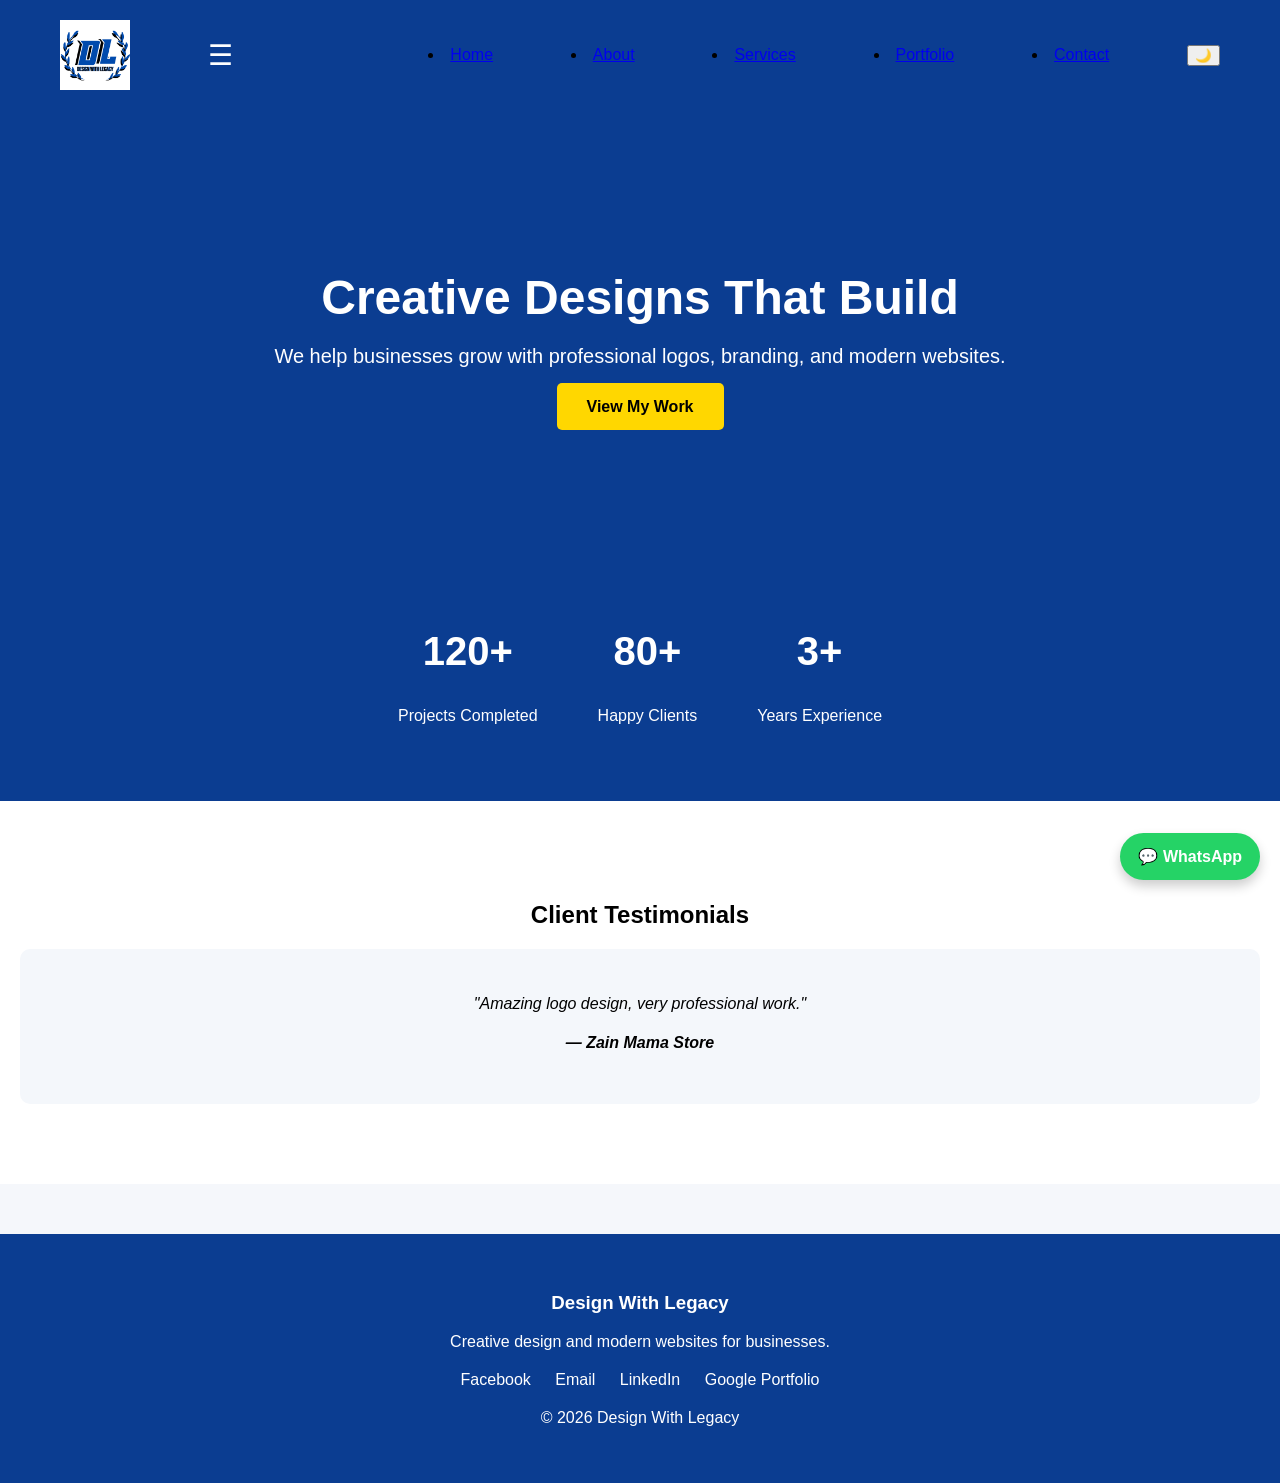
==== index.html @ 65945efa "Add files via upload" ====
<!DOCTYPE html>
<html lang="en">

<head>
<meta charset="UTF-8">
<meta name="viewport" content="width=device-width, initial-scale=1.0">

<title>Design With Legacy</title>

<link rel="stylesheet" href="style.css">

</head>
<body>

<nav class="navbar">

<div class="logo">
<img src="logo.png" alt="Design With Legacy">
</div>

<div class="menu-toggle" id="menu-toggle">☰</div>
<ul class="nav-links" id="nav-links"></ul>

<li><a href="index.html">Home</a></li>
<li><a href="about.html">About</a></li>
<li><a href="services.html">Services</a></li>
<li><a href="portfolio.html">Portfolio</a></li>
<li><a href="contact.html">Contact</a></li>
</ul>

<button id="dark-mode">🌙</button>

</nav>

<section class="hero">

<h1 class="typing"></h1>

<p>
We help businesses grow with professional logos, branding,
and modern websites.
</p>

<a href="portfolio.html" class="btn">View My Work</a>

</section>

<section class="stats">

<div class="stat">
<h2>120+</h2>
<p>Projects Completed</p>
</div>

<div class="stat">
<h2>80+</h2>
<p>Happy Clients</p>
</div>

<div class="stat">
<h2>3+</h2>
<p>Years Experience</p>
</div>

</section>

<section class="testimonials">

<h2>Client Testimonials</h2>

<div class="testimonial-slider">

<div class="testimonial active">
<p>"Amazing logo design, very professional work."</p>
<h4>— Zain Mama Store</h4>
</div>

<div class="testimonial">
<p>"My business flyer came out perfect."</p>
<h4>— Orient Livestock Feed</h4>
</div>

<div class="testimonial">
<p>"Highly recommend for branding and design."</p>
<h4>— Blessed Kosisochukwu Global</h4>
</div>

</div>

</section>
<footer class="footer">

<h3>Design With Legacy</h3>

<p>Creative design and modern websites for businesses.</p>


<div class="social">

<a href="https://www.facebook.com/share/1CJMcrrFVy/">Facebook</a>

<a href="mailto:ibechineduthankgod@gmail.com">Email</a>

<a href="https://www.linkedin.com/in/reg-telecommunications-2045ba3b6">LinkedIn</a>

<a href="https://drive.google.com/drive/folders/1vAjPKDFrX7YsWyB9tkx1t1JIgg0P2F__?usp=drive_link">Google Portfolio</a>

</div>

<p>© 2026 Design With Legacy</p>

</footer>
<a href="https://wa.me/2348103658301" class="whatsapp" target="_blank">
💬 WhatsApp
</a>
<script src="script.js"></script>
</body>
</html>
---- style.css ----
body{
margin:0;
font-family:Arial, Helvetica, sans-serif;
background:#f5f7fb;
}

.navbar{
display:flex;
justify-content:space-between;
align-items:center;
padding:20px 60px;
background:#0b3d91;
}

.logo img{
height:50px;
}
.nav-links{
list-style:none;
display:flex;
gap:30px;
align-items:center;
}

.nav-links a{
text-decoration:none;
color:white;
font-weight:bold;
}

.nav-links a:hover{
color:#ffd700;
}

.hero{
text-align:center;
padding:120px 20px;
background:#0b3d91;
color:white;
}

.hero h1{
font-size:48px;
margin-bottom:20px;
}

.hero p{
font-size:20px;
margin-bottom:30px;
}

.btn{
background:#ffd700;
padding:15px 30px;
text-decoration:none;
color:black;
font-weight:bold;
border-radius:5px;
}

.btn:hover{
background:white;
}
.services{
padding:80px 20px;
text-align:center;
background:#0b3d91;
color:white;
}

.services-container{
display:grid;
grid-template-columns:repeat(auto-fit,minmax(250px,1fr));
gap:25px;
max-width:1100px;
margin:auto;
}

.service-card{
background:white;
color:black;
padding:30px;
border-radius:8px;
transition:0.3s;
}

.service-card:hover{
transform:translateY(-10px);
box-shadow:0 15px 30px rgba(0,0,0,0.2);
}
.portfolio-container{
display:grid;
grid-template-columns:repeat(auto-fit,minmax(230px,1fr));
gap:25px;
max-width:1100px;
margin:auto;
padding:40px 20px;
}

.portfolio-item{
position:relative;
width:100%;
aspect-ratio:1/1;
overflow:hidden;
border-radius:10px;
background:#eee;
}

.portfolio-item img{
width:100%;
height:100%;
object-fit:cover;
border-radius:10px;
transition:0.3s;
}

.portfolio-item:hover img{
transform:scale(1.08);
}
.testimonials{
padding:80px 20px;
text-align:center;
background:white;
}

.testimonial-container{
display:grid;
grid-template-columns:repeat(auto-fit,minmax(250px,1fr));
gap:30px;
max-width:1000px;
margin:auto;
}

.testimonial{
background:#f4f7fb;
padding:30px;
border-radius:10px;
font-style:italic;
}
.about{
padding:80px;
max-width:900px;
margin:auto;
text-align:center;
}

.contact{
padding:80px;
text-align:center;
}

.contact form{
max-width:500px;
margin:auto;
display:flex;
flex-direction:column;
gap:15px;
}

.contact input,
.contact textarea{
padding:12px;
border:1px solid #ccc;
border-radius:5px;
}

.contact button{
padding:12px;
background:#0b3d91;
color:white;
border:none;
cursor:pointer;
}

.contact button:hover{
background:#082c6a;
}

.portfolio-item:hover .overlay{
opacity:1;
}
.about-container{
display:grid;
grid-template-columns:1fr 1fr;
gap:40px;
align-items:center;
max-width:1100px;
margin:auto;
padding:80px 20px;
}
.about-text{
text-align:center;
}
.about-text h1{
font-size:36px;
margin-bottom:20px;
}

.about-text p{
line-height:1.6;
margin-bottom:20px;
}

.about-image img{
width:100%;
border-radius:10px;
}
.popup{
display:none;
position:fixed;
top:0;
left:0;
width:100%;
height:100%;
background:rgba(0,0,0,0.8);
align-items:center;
justify-content:center;
z-index:1000;
}

.popup img{
max-width:80%;
max-height:80%;
}

#close{
position:absolute;
top:20px;
right:40px;
font-size:40px;
color:white;
cursor:pointer;
}
.reveal{
opacity:1;
transform:translateY(0);
transition:all 0.6s ease;
}

.reveal.active{
opacity:1;
transform:translateY(0);
}
.whatsapp{
position:fixed;
bottom:20px;
right:20px;
background:#25D366;
color:white;
padding:14px 18px;
border-radius:30px;
text-decoration:none;
font-weight:bold;
display:flex;
align-items:center;
gap:8px;
box-shadow:0 6px 12px rgba(0,0,0,0.2);
}
.whatsapp:hover{
background:#1ebe5d;
}
.menu-toggle{
display:none;
font-size:28px;
color:white;
cursor:pointer;
}

.menu-toggle{
display:block;
}

.dark-mode{
background:#121212;
color:white;
}

.dark-mode .service-card{
background:#1e1e1e;
color:white;
}

.dark-mode .navbar{
background:#000;
}

.dark-mode .footer{
background:#000;
}
.page-header{
background:#0b3d91;
color:white;
padding:80px 20px;
text-align:center;
}
.stats{
background:#0b3d91;
color:white;
display:flex;
justify-content:center;
gap:60px;
padding:60px 20px;
text-align:center;
}

.stat h2{
font-size:40px;
}

.footer{
background:#0b3d91;
color:white;
text-align:center;
padding:40px 20px;
margin-top:50px;
}
.navbar{
display:flex;
justify-content:space-between;
align-items:center;
padding:20px 60px;
background:#0b3d91;
}

.social{
margin:20px 0;
}

.social a{
color:white;
margin:0 10px;
text-decoration:none;
}

.social a:hover{
color:#ffd700;
}
.portfolio-container{
  display: grid;
  grid-template-columns: repeat(auto-fit, minmax(200px, 1fr));
  gap: 20px;
}

.portfolio-item img{
  width: 100%;
  height: 200px; /* or 250px for bigger squares */
  object-fit: cover;
  border-radius: 10px;
  cursor: pointer;
}
.logo{
display:flex;
align-items:center;
}

.logo img{
height:70px;
}
.overlay{
position:absolute;
top:0;
left:0;
width:100%;
height:100%;
background:rgba(0,0,0,0.6);
color:white;
display:flex;
align-items:center;
justify-content:center;
opacity:0;
transition:0.3s;
}

.portfolio-item:hover .overlay{
opacity:1;
}
.skills{
max-width:800px;
margin:auto;
padding:60px 20px;
}

.skill{
margin-bottom:20px;
}

.skill-bar{
background:#ddd;
height:10px;
border-radius:10px;
overflow:hidden;
}

.skill-bar span{
display:block;
height:100%;
background:#0b3d91;
}
.testimonial{
display:none;
}

.testimonial.active{
display:block;
}
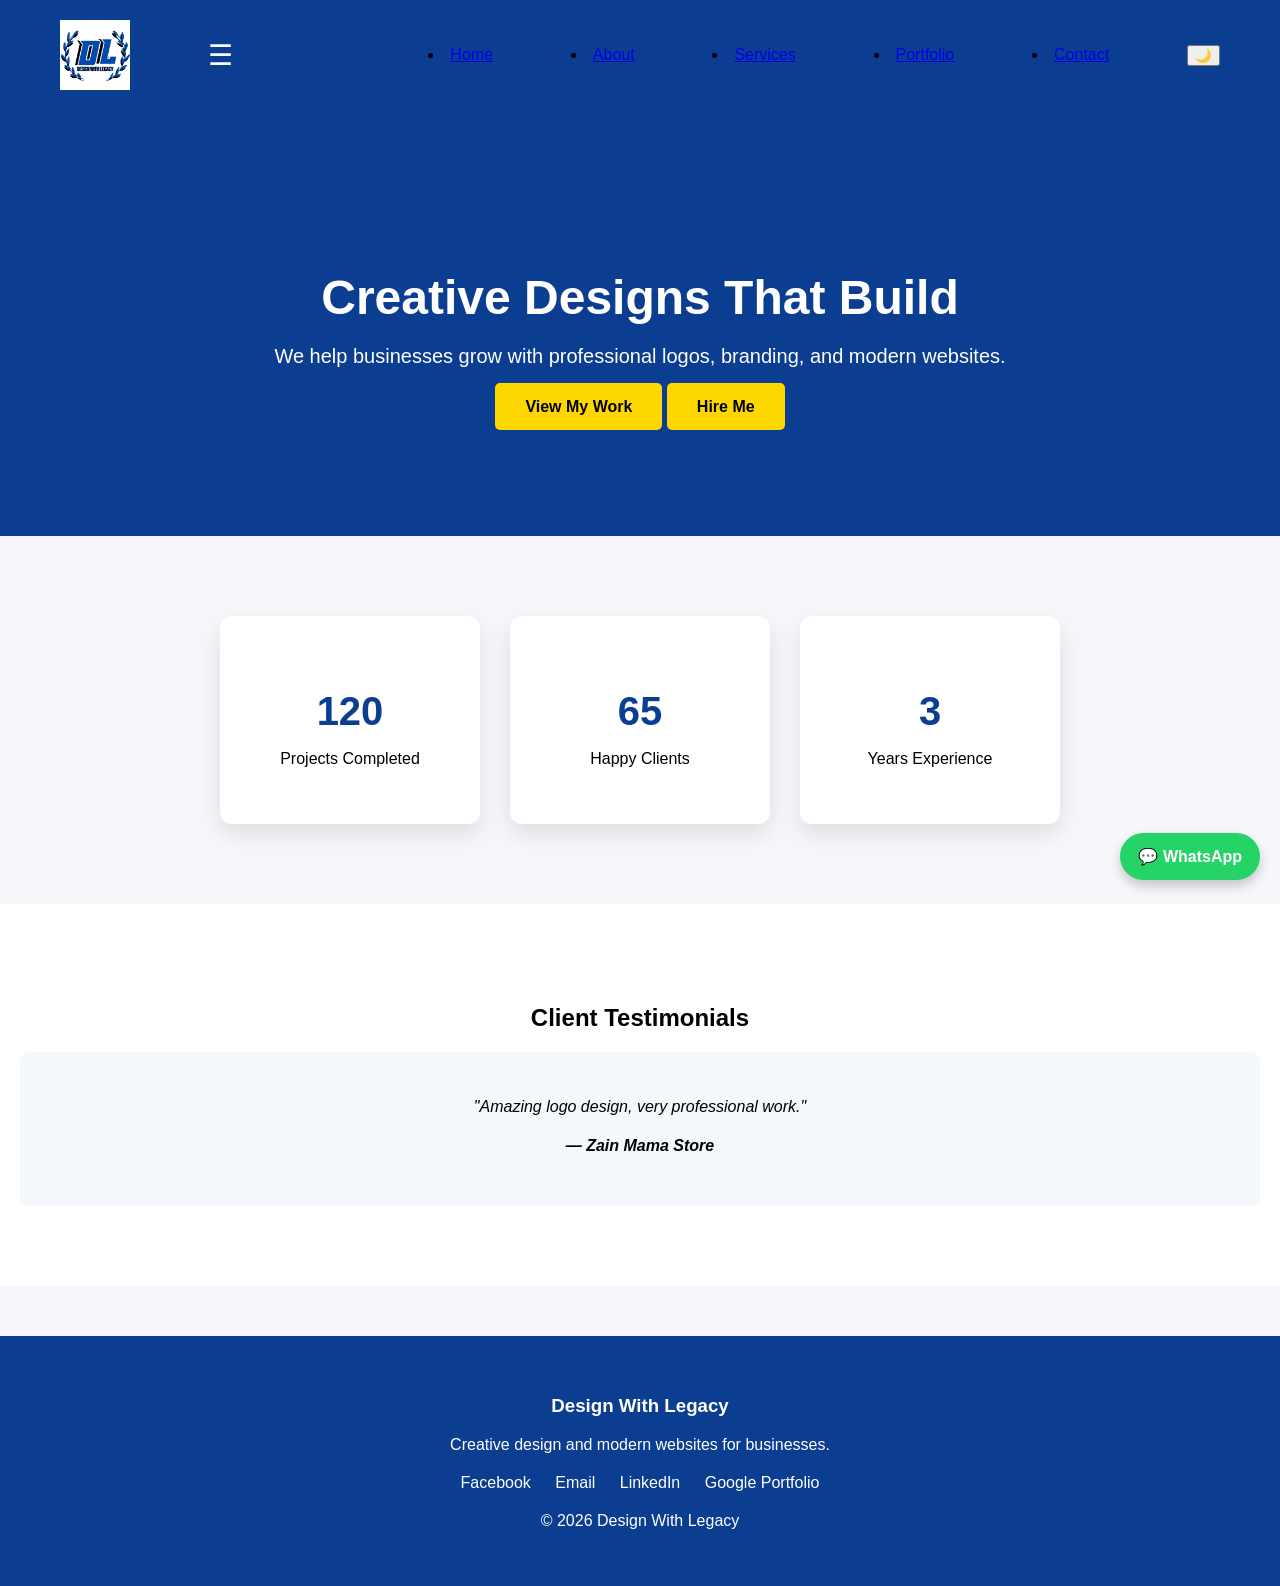
==== commit 5e4d5f0f: "Add files via upload" ====
--- a/index.html
+++ b/index.html
@@ -42,23 +42,23 @@
 </p>
 
 <a href="portfolio.html" class="btn">View My Work</a>
-
+<a href="contact.html" class="btn">Hire Me</a>
 </section>
 
 <section class="stats">
 
-<div class="stat">
-<h2>120+</h2>
+<div class="stat-box">
+<h2 class="counter" data-target="120">0</h2>
 <p>Projects Completed</p>
 </div>
 
-<div class="stat">
-<h2>80+</h2>
+<div class="stat-box">
+<h2 class="counter" data-target="80">0</h2>
 <p>Happy Clients</p>
 </div>
 
-<div class="stat">
-<h2>3+</h2>
+<div class="stat-box">
+<h2 class="counter" data-target="3">0</h2>
 <p>Years Experience</p>
 </div>
 
--- a/style.css
+++ b/style.css
@@ -294,17 +294,32 @@
 text-align:center;
 }
 .stats{
-background:#0b3d91;
-color:white;
 display:flex;
 justify-content:center;
-gap:60px;
-padding:60px 20px;
-text-align:center;
-}
-
-.stat h2{
+gap:30px;
+padding:80px 20px;
+background:#f5f7fb;
+flex-wrap:wrap;
+}
+
+.stat-box{
+background:white;
+padding:40px 30px;
+border-radius:12px;
+width:200px;
+text-align:center;
+box-shadow:0 10px 25px rgba(0,0,0,0.1);
+transition:0.3s;
+}
+
+.stat-box:hover{
+transform:translateY(-10px);
+}
+
+.stat-box h2{
 font-size:40px;
+color:#0b3d91;
+margin-bottom:10px;
 }
 
 .footer{
@@ -341,13 +356,19 @@
   gap: 20px;
 }
 
+.portfolio-item{
+width:100%;
+aspect-ratio:1/1;
+overflow:hidden;
+border-radius:10px;
+}
+
 .portfolio-item img{
-  width: 100%;
-  height: 200px; /* or 250px for bigger squares */
-  object-fit: cover;
-  border-radius: 10px;
-  cursor: pointer;
-}
+width:100%;
+height:100%;
+object-fit:cover;
+}
+
 .logo{
 display:flex;
 align-items:center;
@@ -402,4 +423,50 @@
 
 .testimonial.active{
 display:block;
+}
+.case-study{
+padding:80px 20px;
+background:white;
+}
+
+.case-container{
+display:grid;
+grid-template-columns:1fr 1fr;
+gap:40px;
+max-width:1100px;
+margin:auto;
+align-items:center;
+}
+
+.case-image img{
+width:100%;
+border-radius:10px;
+}
+
+.case-text h3{
+margin-bottom:15px;
+font-size:24px;
+}
+
+.case-text p{
+margin-bottom:10px;
+line-height:1.6;
+}
+.overlay{
+position:absolute;
+top:0;
+left:0;
+width:100%;
+height:100%;
+background:rgba(0,0,0,0.6);
+color:white;
+display:flex;
+align-items:center;
+justify-content:center;
+opacity:0;
+transition:0.3s;
+}
+
+.portfolio-item:hover .overlay{
+opacity:1;
 }
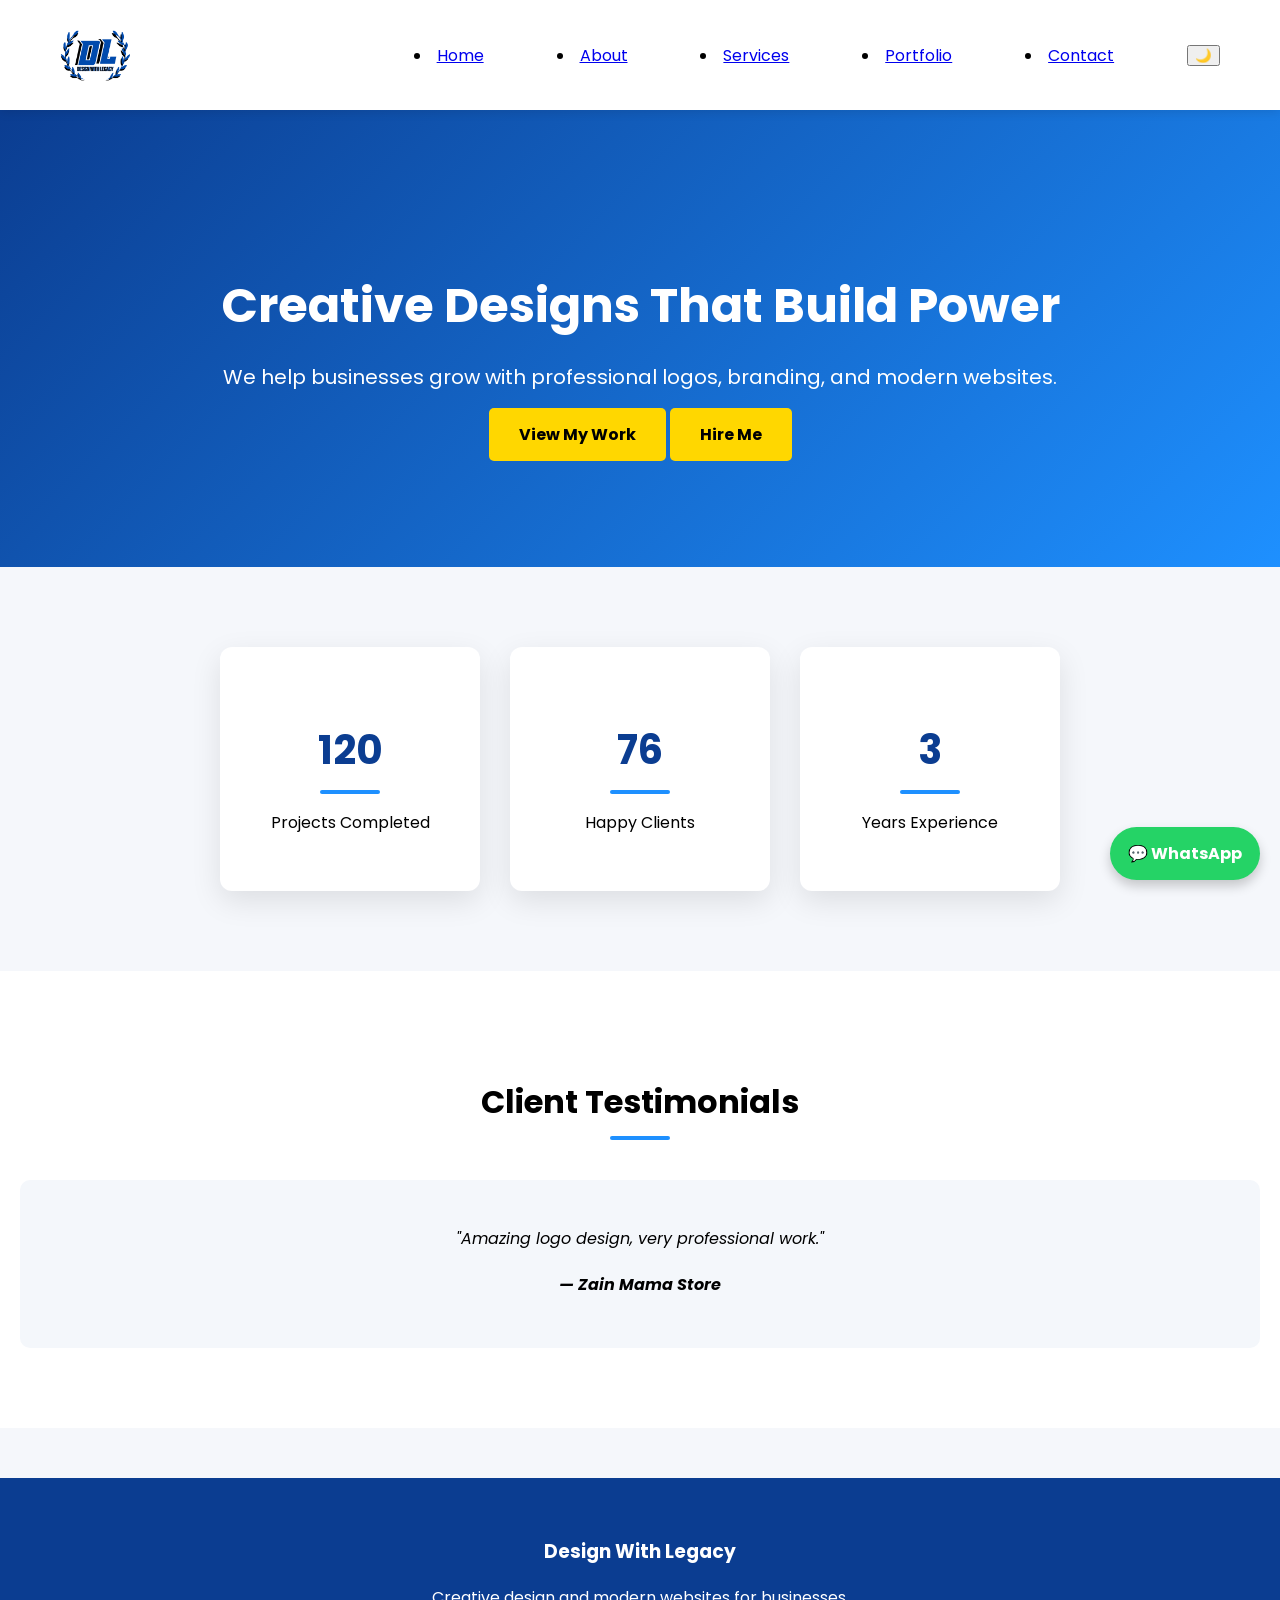
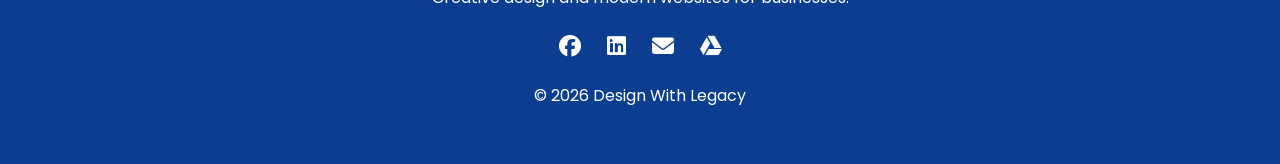
==== commit 530a70a1: "Add files via upload" ====
--- a/index.html
+++ b/index.html
@@ -6,7 +6,8 @@
 <meta name="viewport" content="width=device-width, initial-scale=1.0">
 
 <title>Design With Legacy</title>
-
+<link href="https://fonts.googleapis.com/css2?family=Poppins:wght@300;400;600;700&display=swap" rel="stylesheet">
+<link rel="stylesheet" href="https://cdnjs.cloudflare.com/ajax/libs/font-awesome/6.5.0/css/all.min.css">
 <link rel="stylesheet" href="style.css">
 
 </head>
@@ -97,13 +98,21 @@
 
 <div class="social">
 
-<a href="https://www.facebook.com/share/1CJMcrrFVy/">Facebook</a>
+<a href="https://facebook.com/share/1CJMcrrFVy/">
+<i class="fa-brands fa-facebook"></i>
+</a>
 
-<a href="mailto:ibechineduthankgod@gmail.com">Email</a>
+<a href="https://linkedin.com/in/reg-telecommunications-2045ba3b6">
+<i class="fa-brands fa-linkedin"></i>
+</a>
 
-<a href="https://www.linkedin.com/in/reg-telecommunications-2045ba3b6">LinkedIn</a>
+<a href="mailto:ibechineduthankgod@gmail.com">
+<i class="fa-solid fa-envelope"></i>
+</a>
 
-<a href="https://drive.google.com/drive/folders/1vAjPKDFrX7YsWyB9tkx1t1JIgg0P2F__?usp=drive_link">Google Portfolio</a>
+<a href="https://drive.google.com/drive/folders/1vAjPKDFrX7YsWyB9tkx1t1JIgg0P2F__?usp=drive_link">
+<i class="fa-brands fa-google-drive"></i>
+</a>
 
 </div>
 
--- a/style.css
+++ b/style.css
@@ -3,14 +3,21 @@
 font-family:Arial, Helvetica, sans-serif;
 background:#f5f7fb;
 }
-
 .navbar{
+backdrop-filter: blur(10px);
+}
+.navbar{
 display:flex;
 justify-content:space-between;
 align-items:center;
 padding:20px 60px;
-background:#0b3d91;
-}
+background:white;
+position:sticky;
+top:0;
+z-index:1000;
+box-shadow:0 2px 10px rgba(0,0,0,0.1);
+}
+
 
 .logo img{
 height:50px;
@@ -23,20 +30,19 @@
 }
 
 .nav-links a{
+color:#0b3d91;
+font-weight:600;
 text-decoration:none;
-color:white;
-font-weight:bold;
 }
 
 .nav-links a:hover{
-color:#ffd700;
-}
-
+color:#1e90ff;
+}
 .hero{
-text-align:center;
+background:linear-gradient(135deg,#0b3d91,#1e90ff);
+color:white;
 padding:120px 20px;
-background:#0b3d91;
-color:white;
+text-align:center;
 }
 
 .hero h1{
@@ -86,7 +92,7 @@
 
 .service-card:hover{
 transform:translateY(-10px);
-box-shadow:0 15px 30px rgba(0,0,0,0.2);
+box-shadow:0 10px 30px rgba(0,0,0,0.1);
 }
 .portfolio-container{
 display:grid;
@@ -117,6 +123,13 @@
 .portfolio-item:hover img{
 transform:scale(1.08);
 }
+.portfolio-item img{
+transition:0.4s;
+}
+
+.portfolio-item:hover img{
+transform:scale(1.1);
+}
 .testimonials{
 padding:80px 20px;
 text-align:center;
@@ -232,9 +245,9 @@
 cursor:pointer;
 }
 .reveal{
-opacity:1;
-transform:translateY(0);
-transition:all 0.6s ease;
+opacity:0;
+transform:translateY(40px);
+transition:1s;
 }
 
 .reveal.active{
@@ -308,7 +321,7 @@
 border-radius:12px;
 width:200px;
 text-align:center;
-box-shadow:0 10px 25px rgba(0,0,0,0.1);
+box-shadow:0 10px 30px rgba(0,0,0,0.1);
 transition:0.3s;
 }
 
@@ -329,13 +342,7 @@
 padding:40px 20px;
 margin-top:50px;
 }
-.navbar{
-display:flex;
-justify-content:space-between;
-align-items:center;
-padding:20px 60px;
-background:#0b3d91;
-}
+
 
 .social{
 margin:20px 0;
@@ -400,22 +407,23 @@
 margin:auto;
 padding:60px 20px;
 }
-
 .skill{
-margin-bottom:20px;
+margin-bottom:25px;
 }
 
 .skill-bar{
 background:#ddd;
 height:10px;
-border-radius:10px;
+border-radius:5px;
 overflow:hidden;
 }
 
 .skill-bar span{
 display:block;
 height:100%;
-background:#0b3d91;
+width:0;
+background:#1e90ff;
+transition:width 2s ease;
 }
 .testimonial{
 display:none;
@@ -469,4 +477,71 @@
 
 .portfolio-item:hover .overlay{
 opacity:1;
+}
+section{
+padding:80px 20px;
+}
+
+section h2{
+font-size:32px;
+margin-bottom:40px;
+position:relative;
+}
+
+section h2::after{
+content:"";
+width:60px;
+height:4px;
+background:#1e90ff;
+display:block;
+margin:10px auto;
+border-radius:2px;
+}
+html{
+scroll-behavior:smooth;
+}
+body{
+font-family:'Poppins',sans-serif;
+}
+
+.btn:hover{
+transform:translateY(-3px);
+box-shadow:0 10px 20px rgba(0,0,0,0.2);
+}
+section{
+padding:100px 20px;
+}
+.social a{
+color:white;
+font-size:22px;
+margin:0 10px;
+transition:0.3s;
+}
+
+.social a:hover{
+color:#1e90ff;
+}
+.project-form{
+max-width:600px;
+margin:auto;
+text-align:center;
+}
+
+.project-form input,
+.project-form textarea,
+.project-form select{
+width:100%;
+padding:12px;
+margin:10px 0;
+border-radius:6px;
+border:1px solid #ccc;
+}
+
+.project-form button{
+background:#0b3d91;
+color:white;
+border:none;
+padding:12px 20px;
+border-radius:6px;
+cursor:pointer;
 }
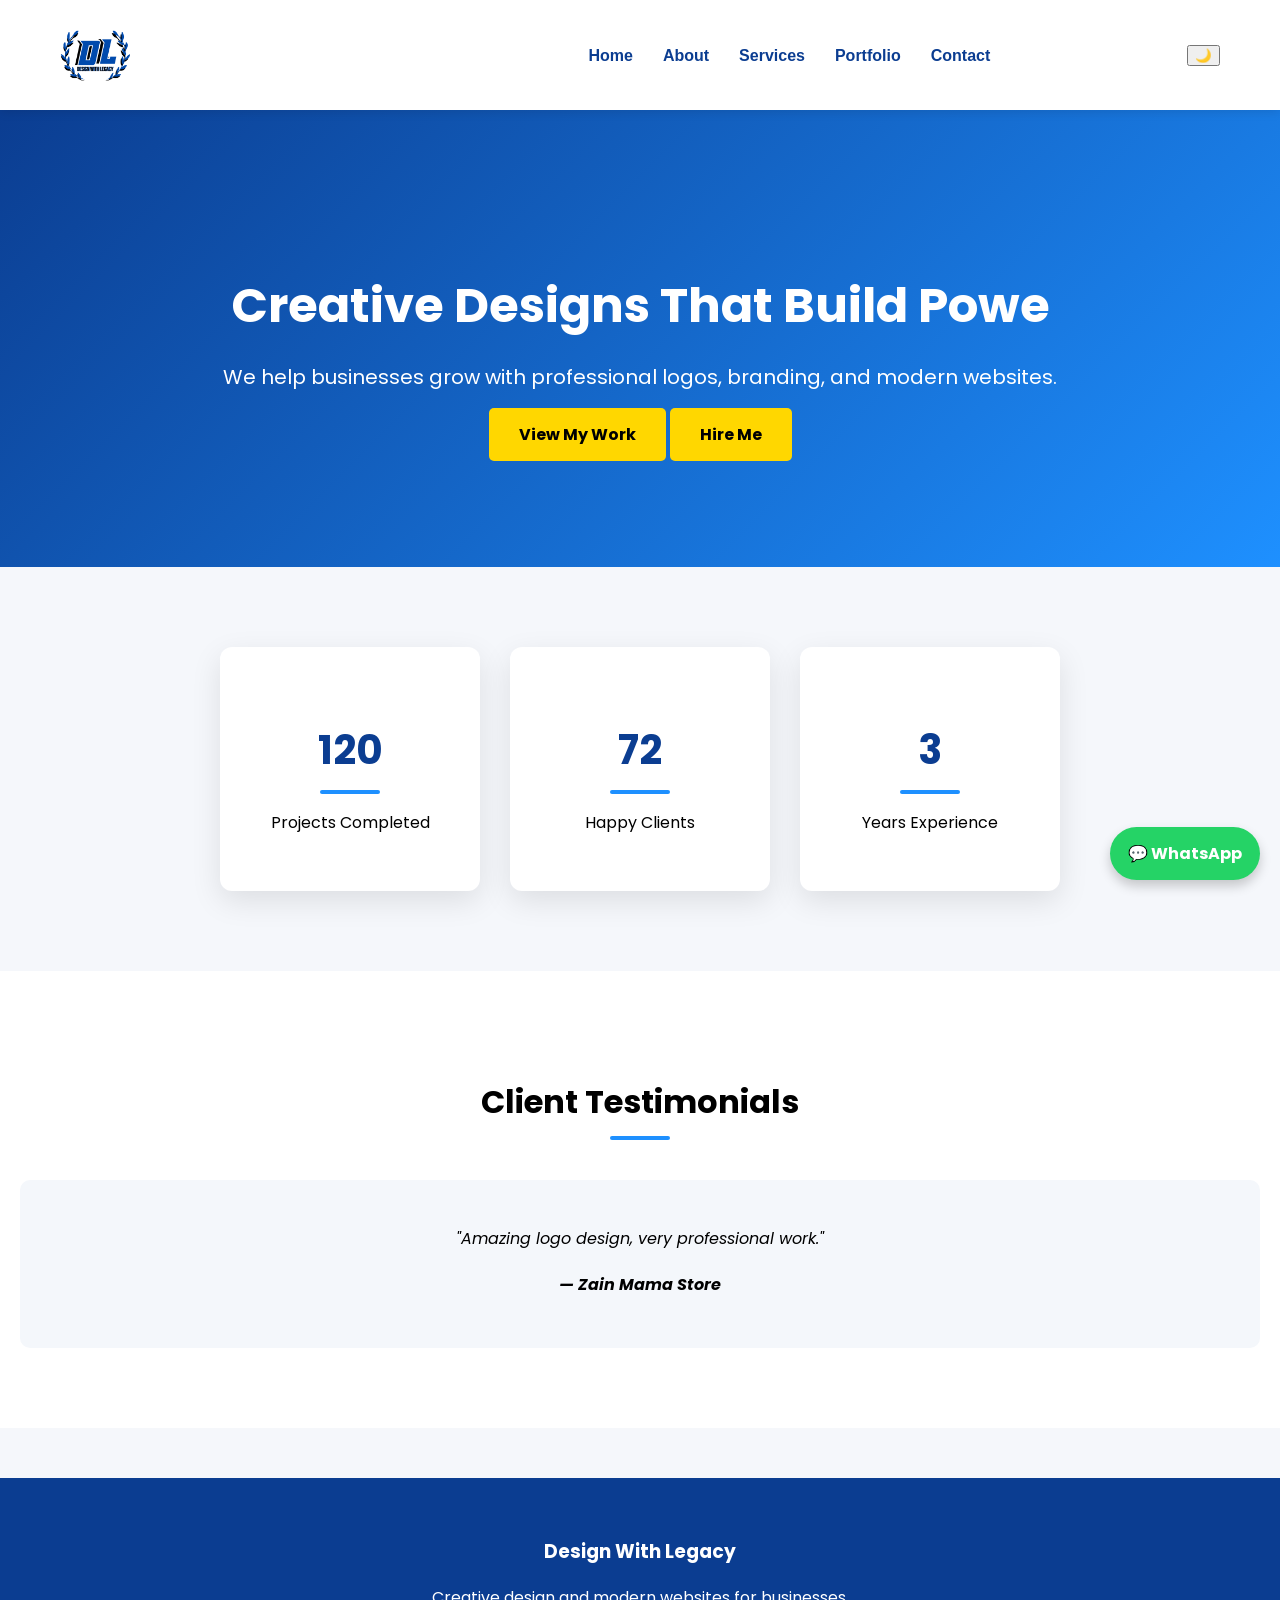
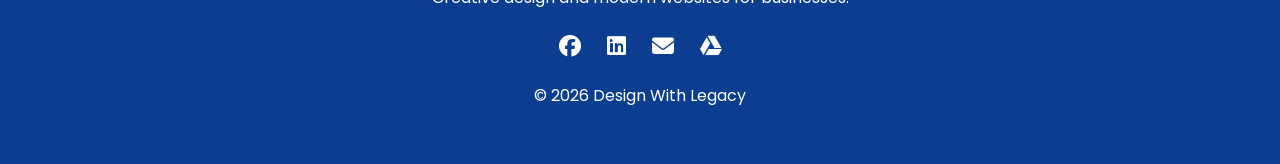
==== commit 37ecaa83: "Add files via upload" ====
--- a/index.html
+++ b/index.html
@@ -20,15 +20,14 @@
 </div>
 
 <div class="menu-toggle" id="menu-toggle">☰</div>
-<ul class="nav-links" id="nav-links"></ul>
 
+<ul class="nav-links" id="nav-links">
 <li><a href="index.html">Home</a></li>
 <li><a href="about.html">About</a></li>
 <li><a href="services.html">Services</a></li>
 <li><a href="portfolio.html">Portfolio</a></li>
 <li><a href="contact.html">Contact</a></li>
 </ul>
-
 <button id="dark-mode">🌙</button>
 
 </nav>
--- a/style.css
+++ b/style.css
@@ -106,7 +106,7 @@
 .portfolio-item{
 position:relative;
 width:100%;
-aspect-ratio:1/1;
+height:250px;
 overflow:hidden;
 border-radius:10px;
 background:#eee;
@@ -201,6 +201,14 @@
 margin:auto;
 padding:80px 20px;
 }
+@media(max-width:768px){
+
+.about-container{
+grid-template-columns:1fr;
+text-align:center;
+}
+
+}
 .about-text{
 text-align:center;
 }
@@ -365,7 +373,7 @@
 
 .portfolio-item{
 width:100%;
-aspect-ratio:1/1;
+height:250px;
 overflow:hidden;
 border-radius:10px;
 }
@@ -407,14 +415,15 @@
 margin:auto;
 padding:60px 20px;
 }
+
 .skill{
 margin-bottom:25px;
 }
 
 .skill-bar{
 background:#ddd;
-height:10px;
-border-radius:5px;
+height:12px;
+border-radius:6px;
 overflow:hidden;
 }
 
@@ -425,6 +434,7 @@
 background:#1e90ff;
 transition:width 2s ease;
 }
+
 .testimonial{
 display:none;
 }
@@ -521,9 +531,23 @@
 .social a:hover{
 color:#1e90ff;
 }
+.contact form{
+background:white;
+padding:30px;
+border-radius:10px;
+box-shadow:0 10px 30px rgba(0,0,0,0.1);
+}
 .project-form{
 max-width:600px;
-margin:auto;
+margin:60px auto;
+background:white;
+padding:40px;
+border-radius:10px;
+box-shadow:0 10px 30px rgba(0,0,0,0.1);
+}
+
+.project-form h2{
+margin-bottom:20px;
 text-align:center;
 }
 
@@ -531,17 +555,58 @@
 .project-form textarea,
 .project-form select{
 width:100%;
-padding:12px;
-margin:10px 0;
+padding:14px;
+margin-bottom:15px;
 border-radius:6px;
 border:1px solid #ccc;
+font-size:15px;
+}
+
+.project-form textarea{
+height:120px;
+resize:none;
 }
 
 .project-form button{
 background:#0b3d91;
 color:white;
+padding:14px;
 border:none;
-padding:12px 20px;
 border-radius:6px;
+font-weight:600;
+cursor:pointer;
+transition:0.3s;
+}
+
+.project-form button:hover{
+background:#082c6a;
+}
+.popup{
+display:none;
+position:fixed;
+top:0;
+left:0;
+width:100%;
+height:100%;
+background:rgba(0,0,0,0.8);
+align-items:center;
+justify-content:center;
+z-index:1000;
+}
+
+.popup-content{
+background:white;
+padding:40px;
+border-radius:10px;
+max-width:500px;
+text-align:center;
+}
+
+#close-service{
+position:absolute;
+top:30px;
+right:40px;
+font-size:40px;
+color:white;
 cursor:pointer;
 }
